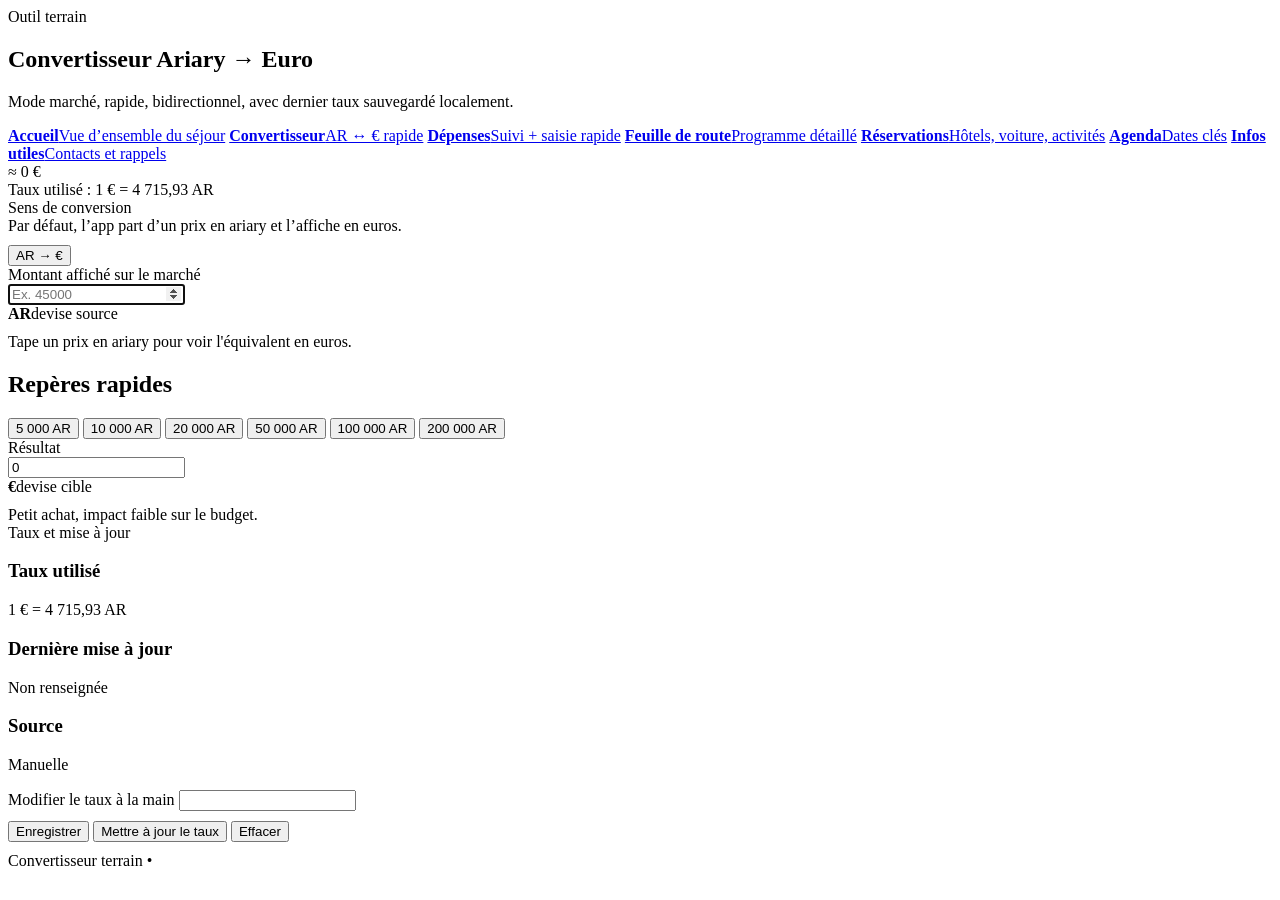
==== convertisseur.html @ 24a87fb5 "Add files via upload" ====
<!DOCTYPE html>
<html lang="fr">
<head>
  <meta charset="UTF-8" />
  <meta name="viewport" content="width=device-width, initial-scale=1.0" />
  <title>Convertisseur - Suivi voyage Madagascar</title>
  <link rel="stylesheet" href="../assets/css/style.css" />
</head>
<body data-page="convertisseur">

<main class="page">
  <section class="hero">
    <div class="eyebrow">Outil terrain</div>
    <h1 id="mainTitle">Convertisseur Ariary → Euro</h1>
    <p>Mode marché, rapide, bidirectionnel, avec dernier taux sauvegardé localement.</p>
  </section>
  

<section class="nav-card">
  <div class="nav-grid">
    <a data-nav-key="accueil" class="nav-item" href="../index.html"><strong>Accueil</strong><span>Vue d’ensemble du séjour</span></a>
    <a data-nav-key="convertisseur" class="nav-item" href="./convertisseur.html"><strong>Convertisseur</strong><span>AR ↔ € rapide</span></a>
    <a data-nav-key="depenses" class="nav-item" href="./depenses.html"><strong>Dépenses</strong><span>Suivi + saisie rapide</span></a>
    <a data-nav-key="feuille-de-route" class="nav-item" href="./feuille-de-route.html"><strong>Feuille de route</strong><span>Programme détaillé</span></a>
    <a data-nav-key="reservations" class="nav-item" href="./reservations.html"><strong>Réservations</strong><span>Hôtels, voiture, activités</span></a>
    <a data-nav-key="agenda" class="nav-item" href="./agenda.html"><strong>Agenda</strong><span>Dates clés</span></a>
    <a data-nav-key="infos-utiles" class="nav-item" href="./infos-utiles.html"><strong>Infos utiles</strong><span>Contacts et rappels</span></a>
  </div>
</section>


  <section class="panel">
    <div class="kpi" id="headlineResult">≈ 0 €</div>
    <div class="note" id="headlineRate">Taux utilisé : 1 € = 4 715,93 AR</div>
  </section>

  <section class="grid-2">
    <div class="panel">
      <div class="field-label">Sens de conversion</div>
      <div class="note" id="modeDescription">Par défaut, l’app part d’un prix en ariary et l’affiche en euros.</div>
      <div style="margin-top:10px"><button type="button" class="btn btn-highlight" id="toggleModeBtn">AR → €</button></div>
    </div>
    <div class="panel">
      <div class="field-label" id="inputLabel">Montant affiché sur le marché</div>
      <div class="grid-2">
        <input id="sourceAmount" type="number" min="0" step="0.01" inputmode="decimal" placeholder="Ex. 45000" autofocus />
        <div class="mini-card"><strong id="sourceCurrency">AR</strong><span class="muted">devise source</span></div>
      </div>
      <div class="note" id="helperText" style="margin-top:10px">Tape un prix en ariary pour voir l'équivalent en euros.</div>
    </div>
  </section>

  <section class="panel">
    <h2 class="section-title">Repères rapides</h2>
    <div class="grid-3">
      <button type="button" class="btn btn-secondary quick-btn" data-ar="5000" data-eur="1">5 000 AR</button>
      <button type="button" class="btn btn-secondary quick-btn" data-ar="10000" data-eur="2">10 000 AR</button>
      <button type="button" class="btn btn-secondary quick-btn" data-ar="20000" data-eur="5">20 000 AR</button>
      <button type="button" class="btn btn-secondary quick-btn" data-ar="50000" data-eur="10">50 000 AR</button>
      <button type="button" class="btn btn-secondary quick-btn" data-ar="100000" data-eur="20">100 000 AR</button>
      <button type="button" class="btn btn-secondary quick-btn" data-ar="200000" data-eur="50">200 000 AR</button>
    </div>
  </section>

  <section class="grid-2">
    <div class="panel">
      <div class="field-label">Résultat</div>
      <div class="grid-2">
        <input id="targetAmount" type="text" value="0" readonly />
        <div class="mini-card"><strong id="targetCurrency">€</strong><span class="muted">devise cible</span></div>
      </div>
      <div class="note" id="decisionHint" style="margin-top:10px">Petit achat, impact faible sur le budget.</div>
    </div>
    <div class="panel">
      <div class="field-label">Taux et mise à jour</div>
      <div class="list">
        <div class="item"><h3>Taux utilisé</h3><p id="detailRate">1 € = 4 715,93 AR</p></div>
        <div class="item"><h3>Dernière mise à jour</h3><p id="lastUpdate">Non renseignée</p></div>
        <div class="item"><h3>Source</h3><p id="rateSource">Manuelle</p></div>
      </div>
      <div style="margin-top:10px">
        <label for="manualRate">Modifier le taux à la main</label>
        <input id="manualRate" type="number" min="0" step="0.01" inputmode="decimal" />
      </div>
      <div class="header-actions" style="margin-top:10px">
        <button type="button" class="btn btn-primary" id="saveRateBtn">Enregistrer</button>
        <button type="button" class="btn btn-secondary" id="refreshRateBtn">Mettre à jour le taux</button>
        <button type="button" class="btn btn-secondary" id="clearBtn">Effacer</button>
      </div>
      <div class="note" id="statusText" style="margin-top:10px"></div>
    </div>
  </section>
  <div class="page-footer">Convertisseur terrain • <span data-current-year></span></div>
</main>

<script src="../assets/js/app.js"></script>
<script src="../assets/js/convertisseur.js"></script>
</body>
</html>
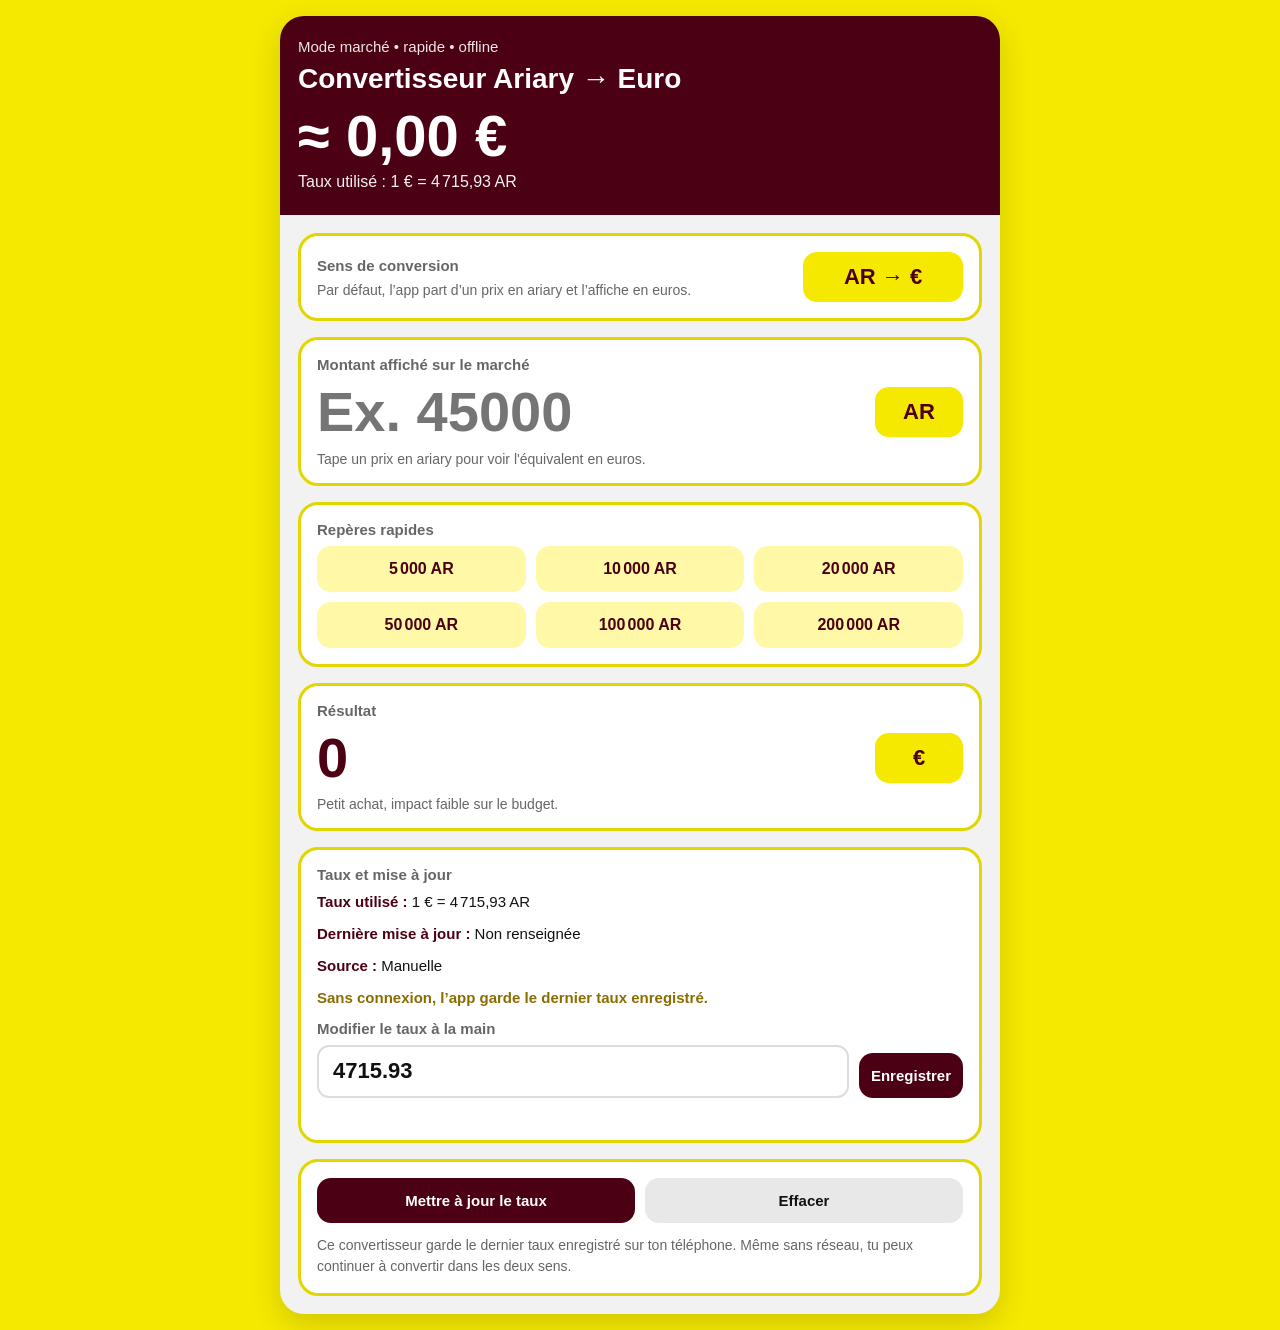
==== commit 86242c00: "Update convertisseur.html" ====
--- a/convertisseur.html
+++ b/convertisseur.html
@@ -3,97 +3,599 @@
 <head>
   <meta charset="UTF-8" />
   <meta name="viewport" content="width=device-width, initial-scale=1.0" />
-  <title>Convertisseur - Suivi voyage Madagascar</title>
-  <link rel="stylesheet" href="../assets/css/style.css" />
+  <title>Convertisseur voyage Madagascar</title>
+  <style>
+    :root {
+      --bg: #f5e900;
+      --panel: #f2f2f2;
+      --card: #ffffff;
+      --accent: #4b0013;
+      --text: #111111;
+      --muted: #666666;
+      --border: #e2d600;
+      --success: #0f5132;
+      --warning: #8a6d00;
+    }
+
+    * {
+      box-sizing: border-box;
+      margin: 0;
+      padding: 0;
+      font-family: Arial, sans-serif;
+    }
+
+    body {
+      background: var(--bg);
+      color: var(--text);
+      min-height: 100vh;
+      padding: 16px;
+    }
+
+    .widget {
+      width: 100%;
+      max-width: 720px;
+      margin: 0 auto;
+      background: var(--panel);
+      border-radius: 24px;
+      overflow: hidden;
+      box-shadow: 0 10px 30px rgba(0, 0, 0, 0.15);
+    }
+
+    .top {
+      background: var(--accent);
+      color: #fff;
+      padding: 22px 18px 24px;
+    }
+
+    .eyebrow {
+      font-size: 15px;
+      opacity: 0.9;
+      margin-bottom: 8px;
+    }
+
+    .title {
+      font-size: 28px;
+      font-weight: 800;
+      line-height: 1.15;
+      margin-bottom: 12px;
+    }
+
+    .headline-result {
+      font-size: clamp(34px, 8vw, 58px);
+      font-weight: 800;
+      line-height: 1;
+      margin-bottom: 8px;
+    }
+
+    .rate-line {
+      font-size: 16px;
+      opacity: 0.95;
+    }
+
+    .content {
+      padding: 18px;
+      display: grid;
+      gap: 16px;
+    }
+
+    .card {
+      background: var(--card);
+      border: 3px solid var(--border);
+      border-radius: 20px;
+      padding: 16px;
+    }
+
+    .label {
+      font-size: 15px;
+      color: var(--muted);
+      margin-bottom: 8px;
+      font-weight: 700;
+    }
+
+    .input-row,
+    .result-row,
+    .toggle-row {
+      display: grid;
+      grid-template-columns: 1fr auto;
+      gap: 12px;
+      align-items: center;
+    }
+
+    input[type="number"],
+    input[type="text"] {
+      width: 100%;
+      border: none;
+      outline: none;
+      background: transparent;
+      color: var(--accent);
+      font-size: clamp(32px, 7vw, 56px);
+      font-weight: 800;
+      line-height: 1.1;
+    }
+
+    input[type="number"]::-webkit-outer-spin-button,
+    input[type="number"]::-webkit-inner-spin-button {
+      -webkit-appearance: none;
+      margin: 0;
+    }
+
+    input[type="number"] {
+      -moz-appearance: textfield;
+    }
+
+    .currency-pill,
+    .toggle-btn {
+      background: var(--bg);
+      color: var(--accent);
+      font-size: 22px;
+      font-weight: 800;
+      padding: 12px 16px;
+      border-radius: 14px;
+      min-width: 88px;
+      text-align: center;
+      border: none;
+    }
+
+    .toggle-btn {
+      cursor: pointer;
+      min-width: 160px;
+    }
+
+    .subvalue {
+      font-size: 14px;
+      color: var(--muted);
+      margin-top: 8px;
+    }
+
+    .quick-grid {
+      display: grid;
+      grid-template-columns: repeat(3, 1fr);
+      gap: 10px;
+    }
+
+    .quick-btn,
+    .action-btn,
+    .save-btn {
+      border: none;
+      border-radius: 14px;
+      cursor: pointer;
+      font-weight: 800;
+    }
+
+    .quick-btn {
+      background: #fff8a6;
+      color: var(--accent);
+      padding: 14px 10px;
+      font-size: 16px;
+    }
+
+    .actions {
+      display: grid;
+      grid-template-columns: 1fr 1fr;
+      gap: 10px;
+    }
+
+    .action-btn,
+    .save-btn {
+      background: var(--accent);
+      color: white;
+      padding: 14px 12px;
+      font-size: 15px;
+    }
+
+    .secondary {
+      background: #e8e8e8;
+      color: var(--text);
+    }
+
+    .meta {
+      display: grid;
+      gap: 10px;
+      font-size: 15px;
+      color: var(--text);
+      line-height: 1.45;
+    }
+
+    .meta strong {
+      color: var(--accent);
+    }
+
+    .editor {
+      display: grid;
+      grid-template-columns: 1fr auto;
+      gap: 10px;
+      align-items: end;
+      margin-top: 12px;
+    }
+
+    .editor input {
+      background: #fff;
+      border: 2px solid #ddd;
+      border-radius: 12px;
+      padding: 12px 14px;
+      color: var(--text);
+      font-size: 22px;
+      font-weight: 700;
+    }
+
+    .status {
+      font-size: 14px;
+      color: var(--success);
+      font-weight: 700;
+      margin-top: 8px;
+      min-height: 18px;
+    }
+
+    .offline-note {
+      color: var(--warning);
+      font-weight: 700;
+    }
+
+    .tips {
+      font-size: 14px;
+      color: var(--muted);
+      line-height: 1.5;
+    }
+
+    @media (max-width: 520px) {
+      body {
+        padding: 10px;
+      }
+
+      .content,
+      .card {
+        padding: 14px;
+      }
+
+      .quick-grid {
+        grid-template-columns: repeat(2, 1fr);
+      }
+
+      .actions,
+      .editor,
+      .input-row,
+      .result-row,
+      .toggle-row {
+        grid-template-columns: 1fr;
+      }
+
+      .currency-pill,
+      .toggle-btn {
+        width: 100%;
+      }
+    }
+  </style>
 </head>
-<body data-page="convertisseur">
-
-<main class="page">
-  <section class="hero">
-    <div class="eyebrow">Outil terrain</div>
-    <h1 id="mainTitle">Convertisseur Ariary → Euro</h1>
-    <p>Mode marché, rapide, bidirectionnel, avec dernier taux sauvegardé localement.</p>
-  </section>
-  
-
-<section class="nav-card">
-  <div class="nav-grid">
-    <a data-nav-key="accueil" class="nav-item" href="../index.html"><strong>Accueil</strong><span>Vue d’ensemble du séjour</span></a>
-    <a data-nav-key="convertisseur" class="nav-item" href="./convertisseur.html"><strong>Convertisseur</strong><span>AR ↔ € rapide</span></a>
-    <a data-nav-key="depenses" class="nav-item" href="./depenses.html"><strong>Dépenses</strong><span>Suivi + saisie rapide</span></a>
-    <a data-nav-key="feuille-de-route" class="nav-item" href="./feuille-de-route.html"><strong>Feuille de route</strong><span>Programme détaillé</span></a>
-    <a data-nav-key="reservations" class="nav-item" href="./reservations.html"><strong>Réservations</strong><span>Hôtels, voiture, activités</span></a>
-    <a data-nav-key="agenda" class="nav-item" href="./agenda.html"><strong>Agenda</strong><span>Dates clés</span></a>
-    <a data-nav-key="infos-utiles" class="nav-item" href="./infos-utiles.html"><strong>Infos utiles</strong><span>Contacts et rappels</span></a>
-  </div>
-</section>
-
-
-  <section class="panel">
-    <div class="kpi" id="headlineResult">≈ 0 €</div>
-    <div class="note" id="headlineRate">Taux utilisé : 1 € = 4 715,93 AR</div>
-  </section>
-
-  <section class="grid-2">
-    <div class="panel">
-      <div class="field-label">Sens de conversion</div>
-      <div class="note" id="modeDescription">Par défaut, l’app part d’un prix en ariary et l’affiche en euros.</div>
-      <div style="margin-top:10px"><button type="button" class="btn btn-highlight" id="toggleModeBtn">AR → €</button></div>
-    </div>
-    <div class="panel">
-      <div class="field-label" id="inputLabel">Montant affiché sur le marché</div>
-      <div class="grid-2">
-        <input id="sourceAmount" type="number" min="0" step="0.01" inputmode="decimal" placeholder="Ex. 45000" autofocus />
-        <div class="mini-card"><strong id="sourceCurrency">AR</strong><span class="muted">devise source</span></div>
+<body>
+  <main class="widget">
+    <section class="top">
+      <div class="eyebrow">Mode marché • rapide • offline</div>
+      <h1 class="title" id="mainTitle">Convertisseur Ariary → Euro</h1>
+      <div class="headline-result" id="headlineResult">≈ 0 €</div>
+      <div class="rate-line" id="headlineRate">Taux utilisé : 1 € = 4 715,93 AR</div>
+    </section>
+
+    <section class="content">
+      <div class="card">
+        <div class="toggle-row">
+          <div>
+            <div class="label">Sens de conversion</div>
+            <div class="subvalue" id="modeDescription">Par défaut, l’app part d’un prix en ariary et l’affiche en euros.</div>
+          </div>
+          <button type="button" class="toggle-btn" id="toggleModeBtn">AR → €</button>
+        </div>
       </div>
-      <div class="note" id="helperText" style="margin-top:10px">Tape un prix en ariary pour voir l'équivalent en euros.</div>
-    </div>
-  </section>
-
-  <section class="panel">
-    <h2 class="section-title">Repères rapides</h2>
-    <div class="grid-3">
-      <button type="button" class="btn btn-secondary quick-btn" data-ar="5000" data-eur="1">5 000 AR</button>
-      <button type="button" class="btn btn-secondary quick-btn" data-ar="10000" data-eur="2">10 000 AR</button>
-      <button type="button" class="btn btn-secondary quick-btn" data-ar="20000" data-eur="5">20 000 AR</button>
-      <button type="button" class="btn btn-secondary quick-btn" data-ar="50000" data-eur="10">50 000 AR</button>
-      <button type="button" class="btn btn-secondary quick-btn" data-ar="100000" data-eur="20">100 000 AR</button>
-      <button type="button" class="btn btn-secondary quick-btn" data-ar="200000" data-eur="50">200 000 AR</button>
-    </div>
-  </section>
-
-  <section class="grid-2">
-    <div class="panel">
-      <div class="field-label">Résultat</div>
-      <div class="grid-2">
-        <input id="targetAmount" type="text" value="0" readonly />
-        <div class="mini-card"><strong id="targetCurrency">€</strong><span class="muted">devise cible</span></div>
+
+      <div class="card">
+        <div class="label" id="inputLabel">Montant affiché sur le marché</div>
+        <div class="input-row">
+          <input
+            id="sourceAmount"
+            type="number"
+            min="0"
+            step="0.01"
+            inputmode="decimal"
+            placeholder="Ex. 45000"
+            autofocus
+          />
+          <div class="currency-pill" id="sourceCurrency">AR</div>
+        </div>
+        <div class="subvalue" id="helperText">Tape un prix en ariary pour voir l'équivalent en euros.</div>
       </div>
-      <div class="note" id="decisionHint" style="margin-top:10px">Petit achat, impact faible sur le budget.</div>
-    </div>
-    <div class="panel">
-      <div class="field-label">Taux et mise à jour</div>
-      <div class="list">
-        <div class="item"><h3>Taux utilisé</h3><p id="detailRate">1 € = 4 715,93 AR</p></div>
-        <div class="item"><h3>Dernière mise à jour</h3><p id="lastUpdate">Non renseignée</p></div>
-        <div class="item"><h3>Source</h3><p id="rateSource">Manuelle</p></div>
+
+      <div class="card">
+        <div class="label">Repères rapides</div>
+        <div class="quick-grid" id="quickGrid">
+          <button type="button" class="quick-btn" data-ar="5000" data-eur="1">5 000 AR</button>
+          <button type="button" class="quick-btn" data-ar="10000" data-eur="2">10 000 AR</button>
+          <button type="button" class="quick-btn" data-ar="20000" data-eur="5">20 000 AR</button>
+          <button type="button" class="quick-btn" data-ar="50000" data-eur="10">50 000 AR</button>
+          <button type="button" class="quick-btn" data-ar="100000" data-eur="20">100 000 AR</button>
+          <button type="button" class="quick-btn" data-ar="200000" data-eur="50">200 000 AR</button>
+        </div>
       </div>
-      <div style="margin-top:10px">
-        <label for="manualRate">Modifier le taux à la main</label>
-        <input id="manualRate" type="number" min="0" step="0.01" inputmode="decimal" />
+
+      <div class="card">
+        <div class="label">Résultat</div>
+        <div class="result-row">
+          <input id="targetAmount" type="text" value="0" readonly />
+          <div class="currency-pill" id="targetCurrency">€</div>
+        </div>
+        <div class="subvalue" id="decisionHint">Petit achat, impact faible sur le budget.</div>
       </div>
-      <div class="header-actions" style="margin-top:10px">
-        <button type="button" class="btn btn-primary" id="saveRateBtn">Enregistrer</button>
-        <button type="button" class="btn btn-secondary" id="refreshRateBtn">Mettre à jour le taux</button>
-        <button type="button" class="btn btn-secondary" id="clearBtn">Effacer</button>
+
+      <div class="card">
+        <div class="label">Taux et mise à jour</div>
+        <div class="meta">
+          <div><strong>Taux utilisé :</strong> <span id="detailRate">1 € = 4 715,93 AR</span></div>
+          <div><strong>Dernière mise à jour :</strong> <span id="lastUpdate">Non renseignée</span></div>
+          <div><strong>Source :</strong> <span id="rateSource">Manuelle</span></div>
+          <div class="offline-note" id="offlineNote">Sans connexion, l’app garde le dernier taux enregistré.</div>
+        </div>
+        <div class="editor">
+          <div>
+            <div class="label">Modifier le taux à la main</div>
+            <input id="manualRate" type="number" min="0" step="0.01" inputmode="decimal" />
+          </div>
+          <button type="button" class="save-btn" id="saveRateBtn">Enregistrer</button>
+        </div>
+        <div class="status" id="statusText"></div>
       </div>
-      <div class="note" id="statusText" style="margin-top:10px"></div>
-    </div>
-  </section>
-  <div class="page-footer">Convertisseur terrain • <span data-current-year></span></div>
-</main>
-
-<script src="../assets/js/app.js"></script>
-<script src="../assets/js/convertisseur.js"></script>
+
+      <div class="card">
+        <div class="actions">
+          <button type="button" class="action-btn" id="refreshRateBtn">Mettre à jour le taux</button>
+          <button type="button" class="action-btn secondary" id="clearBtn">Effacer</button>
+        </div>
+        <div class="tips" style="margin-top: 12px;">
+          Ce convertisseur garde le dernier taux enregistré sur ton téléphone. Même sans réseau, tu peux continuer à convertir dans les deux sens.
+        </div>
+      </div>
+    </section>
+  </main>
+
+  <script>
+    const STORAGE_KEYS = {
+      rate: 'madagascar_trip_exchange_rate',
+      updatedAt: 'madagascar_trip_exchange_rate_updated_at',
+      source: 'madagascar_trip_exchange_rate_source',
+      mode: 'madagascar_trip_exchange_mode'
+    };
+
+    const FALLBACK_RATE = 4715.93;
+
+    const sourceAmount = document.getElementById('sourceAmount');
+    const targetAmount = document.getElementById('targetAmount');
+    const headlineResult = document.getElementById('headlineResult');
+    const headlineRate = document.getElementById('headlineRate');
+    const detailRate = document.getElementById('detailRate');
+    const lastUpdate = document.getElementById('lastUpdate');
+    const rateSource = document.getElementById('rateSource');
+    const manualRate = document.getElementById('manualRate');
+    const saveRateBtn = document.getElementById('saveRateBtn');
+    const refreshRateBtn = document.getElementById('refreshRateBtn');
+    const clearBtn = document.getElementById('clearBtn');
+    const helperText = document.getElementById('helperText');
+    const decisionHint = document.getElementById('decisionHint');
+    const statusText = document.getElementById('statusText');
+    const toggleModeBtn = document.getElementById('toggleModeBtn');
+    const mainTitle = document.getElementById('mainTitle');
+    const inputLabel = document.getElementById('inputLabel');
+    const sourceCurrency = document.getElementById('sourceCurrency');
+    const targetCurrency = document.getElementById('targetCurrency');
+    const modeDescription = document.getElementById('modeDescription');
+
+    const quickButtons = document.querySelectorAll('.quick-btn');
+
+    let exchangeRate = loadStoredRate();
+    let mode = localStorage.getItem(STORAGE_KEYS.mode) || 'MGA_TO_EUR';
+
+    function loadStoredRate() {
+      try {
+        const stored = parseFloat(localStorage.getItem(STORAGE_KEYS.rate));
+        return Number.isFinite(stored) && stored > 0 ? stored : FALLBACK_RATE;
+      } catch (error) {
+        return FALLBACK_RATE;
+      }
+    }
+
+    function safeGetItem(key) {
+      try {
+        return localStorage.getItem(key);
+      } catch (error) {
+        return null;
+      }
+    }
+
+    function safeSetItem(key, value) {
+      try {
+        localStorage.setItem(key, value);
+      } catch (error) {
+        // stockage local indisponible dans certains webviews
+      }
+    }
+
+    function formatNumber(value, maxDigits = 2) {
+      return new Intl.NumberFormat('fr-FR', {
+        minimumFractionDigits: 0,
+        maximumFractionDigits: maxDigits
+      }).format(value);
+    }
+
+    function formatMoneyEUR(value) {
+      return new Intl.NumberFormat('fr-FR', {
+        style: 'currency',
+        currency: 'EUR',
+        minimumFractionDigits: 2,
+        maximumFractionDigits: 2
+      }).format(value);
+    }
+
+    function formatDate(isoString) {
+      if (!isoString) return 'Non renseignée';
+      const date = new Date(isoString);
+      if (Number.isNaN(date.getTime())) return 'Non renseignée';
+      return new Intl.DateTimeFormat('fr-FR', {
+        dateStyle: 'medium',
+        timeStyle: 'short'
+      }).format(date);
+    }
+
+    function saveRate(rate, source) {
+      const now = new Date().toISOString();
+      exchangeRate = rate;
+      safeSetItem(STORAGE_KEYS.rate, String(rate));
+      safeSetItem(STORAGE_KEYS.updatedAt, now);
+      safeSetItem(STORAGE_KEYS.source, source);
+      updateDisplay();
+    }
+
+    function getDecisionHint(eurValue) {
+      if (eurValue <= 5) return 'Petit achat, impact faible sur le budget.';
+      if (eurValue <= 15) return 'Achat moyen, décision simple si l’objet te plaît.';
+      if (eurValue <= 30) return 'Montant à regarder de près avant d’acheter.';
+      return 'Achat conséquent, compare ou négocie avant de décider.';
+    }
+
+    function applyModeUI() {
+      const isMGAtoEUR = mode === 'MGA_TO_EUR';
+      safeSetItem(STORAGE_KEYS.mode, mode);
+
+      mainTitle.textContent = isMGAtoEUR ? 'Convertisseur Ariary → Euro' : 'Convertisseur Euro → Ariary';
+      toggleModeBtn.textContent = isMGAtoEUR ? 'AR → €' : '€ → AR';
+      inputLabel.textContent = isMGAtoEUR ? 'Montant affiché sur le marché' : 'Montant en euros';
+      sourceCurrency.textContent = isMGAtoEUR ? 'AR' : '€';
+      targetCurrency.textContent = isMGAtoEUR ? '€' : 'AR';
+      sourceAmount.placeholder = isMGAtoEUR ? 'Ex. 45000' : 'Ex. 20';
+      modeDescription.textContent = isMGAtoEUR
+        ? 'Par défaut, l’app part d’un prix en ariary et l’affiche en euros.'
+        : 'Tu peux aussi partir d’un montant en euros pour connaître son équivalent en ariary.';
+
+      quickButtons.forEach((button) => {
+        button.textContent = isMGAtoEUR
+          ? `${formatNumber(Number(button.dataset.ar), 0)} AR`
+          : `${formatNumber(Number(button.dataset.eur), 0)} €`;
+      });
+    }
+
+    function updateDisplay() {
+      const rawValue = parseFloat(sourceAmount.value);
+      const sourceValue = Number.isFinite(rawValue) && rawValue >= 0 ? rawValue : 0;
+      const isMGAtoEUR = mode === 'MGA_TO_EUR';
+      const convertedValue = exchangeRate > 0
+        ? (isMGAtoEUR ? sourceValue / exchangeRate : sourceValue * exchangeRate)
+        : 0;
+      const eurReference = isMGAtoEUR ? convertedValue : sourceValue;
+
+      targetAmount.value = formatNumber(convertedValue, isMGAtoEUR ? 2 : 0);
+      headlineResult.textContent = isMGAtoEUR
+        ? `≈ ${formatMoneyEUR(convertedValue)}`
+        : `≈ ${formatNumber(convertedValue, 0)} AR`;
+      headlineRate.textContent = `Taux utilisé : 1 € = ${formatNumber(exchangeRate, 2)} AR`;
+      detailRate.textContent = `1 € = ${formatNumber(exchangeRate, 2)} AR`;
+      lastUpdate.textContent = formatDate(safeGetItem(STORAGE_KEYS.updatedAt));
+      rateSource.textContent = safeGetItem(STORAGE_KEYS.source) || 'Manuelle';
+      manualRate.value = exchangeRate;
+      decisionHint.textContent = getDecisionHint(eurReference);
+
+      if (sourceValue > 0) {
+        helperText.textContent = isMGAtoEUR
+          ? `${formatNumber(sourceValue, 0)} AR correspondent à environ ${formatMoneyEUR(convertedValue)}.`
+          : `${formatMoneyEUR(sourceValue)} correspondent à environ ${formatNumber(convertedValue, 0)} AR.`;
+      } else {
+        helperText.textContent = isMGAtoEUR
+          ? 'Tape un prix en ariary pour voir l\'équivalent en euros.'
+          : 'Tape un montant en euros pour voir l\'équivalent en ariary.';
+      }
+    }
+
+    async function refreshRate() {
+      statusText.textContent = 'Mise à jour du taux en cours…';
+      refreshRateBtn.disabled = true;
+
+      try {
+        const response = await fetch('https://api.exchangerate.host/convert?from=EUR&to=MGA');
+        const data = await response.json();
+
+        if (data && typeof data.result === 'number' && !Number.isNaN(data.result) && data.result > 0) {
+          saveRate(data.result, 'Synchronisée');
+          statusText.textContent = 'Taux mis à jour et enregistré sur l’appareil.';
+        } else {
+          statusText.textContent = 'Taux indisponible. Dernier taux conservé.';
+        }
+      } catch (error) {
+        statusText.textContent = 'Pas de connexion ou service indisponible. Dernier taux conservé.';
+      } finally {
+        refreshRateBtn.disabled = false;
+      }
+    }
+
+    function bindTap(element, handler) {
+      let touchHandled = false;
+
+      element.addEventListener('touchend', function(event) {
+        touchHandled = true;
+        event.preventDefault();
+        event.stopPropagation();
+        handler(event);
+        setTimeout(function() {
+          touchHandled = false;
+        }, 300);
+      }, { passive: false });
+
+      element.addEventListener('click', function(event) {
+        if (touchHandled) return;
+        event.preventDefault();
+        event.stopPropagation();
+        handler(event);
+      });
+    }
+
+    sourceAmount.addEventListener('input', updateDisplay);
+
+    bindTap(toggleModeBtn, function() {
+      mode = mode === 'MGA_TO_EUR' ? 'EUR_TO_MGA' : 'MGA_TO_EUR';
+      sourceAmount.value = '';
+      applyModeUI();
+      updateDisplay();
+      setTimeout(function() {
+        sourceAmount.focus();
+      }, 50);
+    });
+
+    quickButtons.forEach((button) => {
+      bindTap(button, function() {
+        sourceAmount.value = mode === 'MGA_TO_EUR' ? button.dataset.ar : button.dataset.eur;
+        updateDisplay();
+        setTimeout(function() {
+          sourceAmount.focus();
+        }, 50);
+      });
+    });
+
+    bindTap(saveRateBtn, function() {
+      const newRate = parseFloat(manualRate.value);
+      if (!Number.isFinite(newRate) || newRate <= 0) {
+        statusText.textContent = 'Entre un taux valide.';
+        return;
+      }
+      saveRate(newRate, 'Manuelle');
+      statusText.textContent = 'Taux manuel enregistré.';
+    });
+
+    bindTap(refreshRateBtn, refreshRate);
+
+    bindTap(clearBtn, function() {
+      sourceAmount.value = '';
+      statusText.textContent = '';
+      updateDisplay();
+      setTimeout(function() {
+        sourceAmount.focus();
+      }, 50);
+    });
+
+    applyModeUI();
+    updateDisplay();
+  </script>
 </body>
-</html>+</html>
